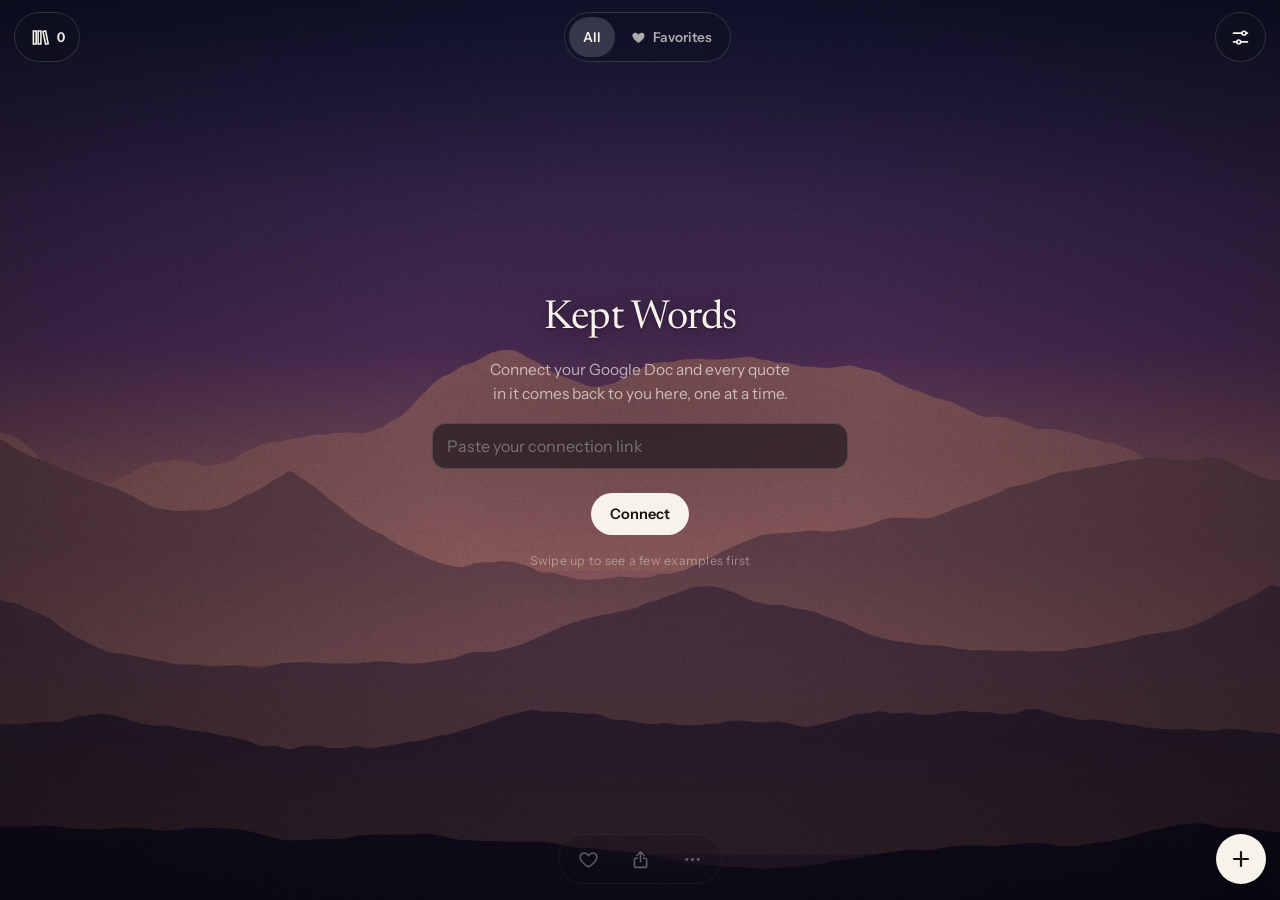
==== index.html @ befd7b53 "Random lettering per quote and sharing a quote as a picture - Lettering: Random (new default), Class" ====
<!doctype html>
<html lang="en">
<head>
<meta charset="utf-8">
<meta name="viewport" content="width=device-width, initial-scale=1, viewport-fit=cover">
<title>Kept Words</title>
<meta name="description" content="A swipeable feed of the quotes you keep.">
<meta name="theme-color" content="#0b0c10">
<meta name="apple-mobile-web-app-capable" content="yes">
<meta name="mobile-web-app-capable" content="yes">
<meta name="apple-mobile-web-app-status-bar-style" content="black">
<meta name="apple-mobile-web-app-title" content="Kept Words">
<link rel="apple-touch-icon" href="icons/apple-touch-icon.png">
<link rel="icon" type="image/png" sizes="192x192" href="icons/icon-192.png">
<link rel="manifest" href="manifest.webmanifest">
<link rel="preconnect" href="https://fonts.googleapis.com">
<link rel="preconnect" href="https://fonts.gstatic.com" crossorigin>
<link rel="stylesheet" href="https://fonts.googleapis.com/css2?family=Caveat:wght@500;600&family=Instrument+Sans:wght@400;500;600&family=Newsreader:ital,opsz,wght@0,6..72,400;0,6..72,500;1,6..72,400&display=swap">
<link rel="stylesheet" href="styles.css">
</head>
<body>

<main id="feed" class="feed" aria-label="Quote feed"></main>

<header class="topbar">
  <div class="pill">
    <button class="ibtn" id="btnLibrary" aria-label="Open your library">
      <svg viewBox="0 0 24 24" fill="none" stroke="currentColor" stroke-width="1.8" stroke-linecap="round"><path d="M5 4.5h3.2v15H5zM10.4 4.5h3.2v15h-3.2zM16 5.2l3-.7 2.9 14.4-3 .7z"/></svg>
      <span id="countLabel">…</span>
    </button>
  </div>
  <div class="pill seg" role="group" aria-label="Which quotes to show">
    <button class="ibtn" id="modeAll" aria-pressed="true">All</button>
    <button class="ibtn" id="modeFav" aria-pressed="false">
      <svg class="ic-heart" viewBox="0 0 24 24" fill="currentColor" stroke="none" style="width:15px;height:15px"><path d="M12 20.5s-7.5-4.6-9.3-9.4C1.4 7.7 3.6 4.5 7 4.5c2.1 0 3.6 1.2 5 3 1.4-1.8 2.9-3 5-3 3.4 0 5.6 3.2 4.3 6.6-1.8 4.8-9.3 9.4-9.3 9.4z"/></svg>
      Favorites
    </button>
  </div>
  <div class="pill">
    <button class="ibtn" id="btnSettings" aria-label="Settings">
      <svg viewBox="0 0 24 24" fill="none" stroke="currentColor" stroke-width="1.8" stroke-linecap="round"><path d="M4 7h10M18 7h2M4 17h4M12 17h8"/><circle cx="16" cy="7" r="2.2"/><circle cx="10" cy="17" r="2.2"/></svg>
    </button>
  </div>
</header>

<div class="dock" id="dock">
  <div class="spacer" aria-hidden="true"></div>
  <div class="pill acts">
    <button class="ibtn" id="btnFav" aria-label="Favorite" aria-pressed="false">
      <svg class="ic-heart" viewBox="0 0 24 24" fill="none" stroke="currentColor" stroke-width="1.8" stroke-linejoin="round"><path d="M12 20.5s-7.5-4.6-9.3-9.4C1.4 7.7 3.6 4.5 7 4.5c2.1 0 3.6 1.2 5 3 1.4-1.8 2.9-3 5-3 3.4 0 5.6 3.2 4.3 6.6-1.8 4.8-9.3 9.4-9.3 9.4z"/></svg>
    </button>
    <button class="ibtn" id="btnShare" aria-label="Share or save as a picture">
      <svg viewBox="0 0 24 24" fill="none" stroke="currentColor" stroke-width="1.8" stroke-linecap="round" stroke-linejoin="round"><path d="M12 14.5V3.8M8 7.5l4-4 4 4"/><path d="M8.5 10.5H7a2 2 0 0 0-2 2V19a2 2 0 0 0 2 2h10a2 2 0 0 0 2-2v-6.5a2 2 0 0 0-2-2h-1.5"/></svg>
    </button>
    <button class="ibtn" id="btnMore" aria-label="More for this quote">
      <svg viewBox="0 0 24 24" fill="currentColor"><circle cx="5.5" cy="12" r="1.7"/><circle cx="12" cy="12" r="1.7"/><circle cx="18.5" cy="12" r="1.7"/></svg>
    </button>
  </div>
  <button class="ibtn fab" id="btnAdd" aria-label="Add a quote">
    <svg viewBox="0 0 24 24" fill="none" stroke="currentColor" stroke-width="2.2" stroke-linecap="round"><path d="M12 5v14M5 12h14"/></svg>
  </button>
</div>

<div class="burst" id="burst"><svg viewBox="0 0 24 24"><path d="M12 20.5s-7.5-4.6-9.3-9.4C1.4 7.7 3.6 4.5 7 4.5c2.1 0 3.6 1.2 5 3 1.4-1.8 2.9-3 5-3 3.4 0 5.6 3.2 4.3 6.6-1.8 4.8-9.3 9.4-9.3 9.4z"/></svg></div>
<div class="toast" id="toast" role="status" aria-live="polite"></div>

<!-- Add a quote (written into the Google Doc) -->
<dialog class="sheet" id="sheetAdd" aria-labelledby="addTitle">
  <div class="sh-head">
    <button class="txt-btn" data-close>Cancel</button>
    <h2 id="addTitle">New quote</h2>
    <button class="txt-btn" id="addSave" style="color:var(--paper)">Save</button>
  </div>
  <form class="sh-body" id="addForm" autocomplete="off">
    <label class="field"><span>Quote</span>
      <textarea id="f-text" class="big" rows="4" placeholder="Write it down while it still rings…" required></textarea>
    </label>
    <label class="field"><span>Who said it</span>
      <input type="text" id="f-author" list="authorList" placeholder="Name, or leave blank" autocapitalize="words">
      <datalist id="authorList"></datalist>
    </label>
    <button type="submit" class="pbtn primary" id="addSubmit">Save to my Google Doc</button>
    <p class="note">It's added to the top of your quotes in the doc, so the newest is always first.</p>
  </form>
</dialog>

<!-- One quote -->
<dialog class="sheet" id="sheetQuote" aria-labelledby="quoteTitle">
  <div class="sh-head">
    <span style="width:44px"></span>
    <h2 id="quoteTitle">This quote</h2>
    <button class="txt-btn" data-close>Done</button>
  </div>
  <div class="sh-body">
    <p class="quote-view" id="qvText"></p>
    <div class="a" id="qvAuthor"></div>
    <div class="actions-row">
      <button class="pbtn grow" id="qvFav">Favorite</button>
      <button class="pbtn grow" id="qvCopy">Copy</button>
    </div>
    <button class="pbtn danger" id="qvHide">Hide from my feed</button>
    <p class="note">To change or delete it, edit your Google Doc. The app picks up changes the next time it opens.</p>
    <a class="pbtn" id="qvDoc" href="#" target="_blank" rel="noopener">Open my Google Doc</a>
  </div>
</dialog>

<!-- Picture of a quote -->
<dialog class="sheet" id="sheetShot" aria-labelledby="shotTitle">
  <div class="sh-head">
    <span style="width:44px"></span>
    <h2 id="shotTitle">Picture</h2>
    <button class="txt-btn" data-close>Done</button>
  </div>
  <div class="sh-body shot">
    <img id="shotImg" alt="The quote over its background">
    <button class="pbtn primary" id="shotShare" style="width:100%">Share or save</button>
    <p class="note">Or press and hold the picture, then tap Save to Photos.</p>
  </div>
</dialog>

<!-- Library -->
<dialog class="sheet" id="sheetLibrary" aria-labelledby="libTitle">
  <div class="sh-head">
    <span style="width:44px"></span>
    <h2 id="libTitle">Library</h2>
    <button class="txt-btn" data-close>Done</button>
  </div>
  <div class="sh-body" id="libBody">
    <div class="lib-tools">
      <label class="field"><span class="label" id="libCount">Your quotes</span>
        <input type="search" id="f-search" placeholder="Search words or names" autocomplete="off">
      </label>
      <div class="segctl" role="group" aria-label="Library filter">
        <button id="libAll" aria-pressed="true">All</button>
        <button id="libFav" aria-pressed="false">Favorites</button>
        <button id="libNoAuthor" aria-pressed="false">No author</button>
      </div>
    </div>
    <div class="lib-list" id="libList"></div>
    <button class="pbtn" id="libMore" hidden>Show more</button>
  </div>
</dialog>

<!-- Settings -->
<dialog class="sheet" id="sheetSettings" aria-labelledby="setTitle">
  <div class="sh-head">
    <span style="width:44px"></span>
    <h2 id="setTitle">Settings</h2>
    <button class="txt-btn" data-close>Done</button>
  </div>
  <div class="sh-body">
    <div class="field"><span>Google Doc</span>
      <p class="note" id="syncNote"></p>
      <div class="actions-row">
        <button class="pbtn primary grow" id="syncNow">Refresh now</button>
        <a class="pbtn grow" id="openDoc" href="#" target="_blank" rel="noopener">Open doc</a>
      </div>
      <details>
        <summary class="note" style="cursor:pointer">Change the connection link</summary>
        <div style="display:flex;flex-direction:column;gap:10px;margin-top:10px">
          <input type="url" id="f-src" class="doclink" placeholder="https://script.google.com/macros/s/…/exec" autocomplete="off" spellcheck="false" aria-label="Connection link">
          <button class="pbtn" id="srcSave">Save link</button>
        </div>
      </details>
    </div>
    <div class="field"><span>Notifications</span>
      <p class="note" id="notifNote"></p>
      <button class="pbtn primary" id="notifToggle">Turn on hourly quotes</button>
      <div class="actions-row" id="quietRow">
        <span class="note">Quiet from</span>
        <select id="f-quietFrom" class="hoursel" aria-label="Quiet hours start"></select>
        <span class="note">to</span>
        <select id="f-quietTo" class="hoursel" aria-label="Quiet hours end"></select>
      </div>
    </div>
    <div class="field"><span>Backgrounds</span>
      <div class="segctl" role="group" aria-label="Background source">
        <button data-bg="painted" aria-pressed="true">Painted</button>
        <button data-bg="mix" aria-pressed="false">Mix</button>
        <button data-bg="photos" aria-pressed="false">Photos</button>
      </div>
      <label class="check"><input type="checkbox" id="f-online"> Include online nature photos</label>
      <p class="note" id="bgNote"></p>
    </div>
    <div class="field"><span>Your photos</span>
      <div class="photos" id="photoGrid"></div>
      <p class="note" id="photoNote">Add pictures from your camera roll. They stay on this phone.</p>
    </div>
    <div class="field"><span>Lettering</span>
      <div class="segctl wrap" role="group" aria-label="Quote lettering">
        <button data-font="random" aria-pressed="true">Random</button>
        <button data-font="serif" class="f-serif" aria-pressed="false">Classic</button>
        <button data-font="italic" class="f-italic" aria-pressed="false">Italic</button>
        <button data-font="sans" aria-pressed="false">Modern</button>
        <button data-font="script" class="f-script" aria-pressed="false">Handwritten</button>
      </div>
    </div>
    <div class="field" id="hiddenField" hidden><span>Hidden quotes</span>
      <p class="note" id="hiddenNote"></p>
      <button class="pbtn" id="unhideAll">Show them all again</button>
    </div>
    <p class="note" id="setStats"></p>
    <div class="actions-row">
      <p class="version grow" id="version"></p>
      <button class="txt-btn" id="updateNow">Update now</button>
    </div>
  </div>
</dialog>

<script src="docparse.js"></script>
<script src="painter.js"></script>
<script src="app.js"></script>
</body>
</html>
---- styles.css ----
/* Kept Words — styles.
   Layout: one full-screen card per quote in a vertical snap feed; glass controls float over the painting. Single dark look by choice. */
:root {
  --night: #0b0c10;
  --paper: #f7f2ea;
  --paper-dim: rgba(247, 242, 234, .68);
  --paper-faint: rgba(247, 242, 234, .42);
  --glass: rgba(16, 17, 22, .42);
  --glass-line: rgba(255, 255, 255, .14);
  --sheet: #15161b;
  --sheet-2: #1d1f26;
  --sheet-line: rgba(255, 255, 255, .09);
  --heart: #ff5c7c;
  --gold: #f3cf8e;
  --danger: #ff7a6b;
  --f-serif: "Newsreader", "Iowan Old Style", Georgia, serif;
  --f-sans: "Instrument Sans", -apple-system, "Helvetica Neue", Arial, sans-serif;
  --f-script: "Caveat", "Bradley Hand", "Segoe Print", cursive;
  color-scheme: dark;
}
html { height: 100%; box-sizing: border-box; background: var(--night); }
[hidden] { display: none !important; }
img { max-width: 100%; }
*, *::before, *::after { box-sizing: inherit; }
body {
  height: 100%; margin: 0; overflow: hidden;
  background: var(--night); color: var(--paper);
  font-family: var(--f-sans); font-size: 15px;
  -webkit-font-smoothing: antialiased; -webkit-tap-highlight-color: transparent;
}
button { font: inherit; color: inherit; }
button:focus-visible, input:focus-visible, textarea:focus-visible, label:focus-within { outline: 2px solid var(--gold); outline-offset: 2px; }

/* ---------- Feed ---------- */
.feed {
  position: fixed; top: 0; left: 0; right: 0; bottom: 0; overflow-y: auto; overflow-x: hidden;
  scroll-snap-type: y mandatory; overscroll-behavior-y: contain;
  scrollbar-width: none; -webkit-overflow-scrolling: touch; touch-action: pan-y;
}
.feed::-webkit-scrollbar { display: none; }
.card {
  position: relative; height: 100%; overflow: hidden;
  scroll-snap-align: start; scroll-snap-stop: always;
  background: #14161d;
  display: grid; place-items: center;
  --scrim: .34;
}
.card .bg { position: absolute; inset: 0; width: 100%; height: 100%; object-fit: cover; display: block; }
.card .bg.fade { animation: bgIn .6s ease-out both; }
@keyframes bgIn { from { opacity: 0; } to { opacity: 1; } }
.card::after { /* film grain */
  content: ""; position: absolute; inset: 0; pointer-events: none;
  background-image: var(--grain); background-size: 160px 160px;
  opacity: .5; mix-blend-mode: overlay;
}
.scrim {
  position: absolute; inset: 0; pointer-events: none;
  background:
    radial-gradient(120% 70% at 50% 46%, rgba(0,0,0,var(--scrim)) 0%, rgba(0,0,0,calc(var(--scrim) * .55)) 55%, rgba(0,0,0,0) 100%),
    linear-gradient(to bottom, rgba(0,0,0,.28), rgba(0,0,0,0) 22%, rgba(0,0,0,0) 72%, rgba(0,0,0,.38));
}
.q {
  position: relative; z-index: 1; margin: 0;
  width: 100%; max-width: 34rem;
  padding-inline: max(28px, env(safe-area-inset-left, 0px)) max(28px, env(safe-area-inset-right, 0px));
  padding-block: calc(env(safe-area-inset-top, 0px) + 84px) calc(env(safe-area-inset-bottom, 0px) + 118px);
  text-align: center;
  display: flex; flex-direction: column; align-items: center; gap: 22px;
  text-shadow: 0 1px 2px rgba(0,0,0,.35), 0 2px 18px rgba(0,0,0,.35);
}
.q-text {
  margin: 0; font-family: var(--f-serif); font-weight: 400;
  font-size: var(--fs, 30px); line-height: 1.28; letter-spacing: -.005em;
  text-wrap: balance; overflow-wrap: anywhere; white-space: pre-line;
  font-variation-settings: "opsz" 48;
}
.card[data-font="italic"] .q-text { font-style: italic; }
.card[data-font="sans"] .q-text { font-family: var(--f-sans); font-weight: 600; line-height: 1.22; letter-spacing: -.015em; }
.card[data-font="script"] .q-text { font-family: var(--f-script); font-weight: 600; line-height: 1.12; font-size: calc(var(--fs, 30px) * 1.28); }
.q-meta { display: flex; flex-direction: column; align-items: center; gap: 8px; }
.q-author {
  font-family: var(--f-sans); font-size: 13px; font-weight: 600;
  letter-spacing: .16em; text-transform: uppercase; color: var(--paper);
  display: flex; align-items: center; gap: 12px;
}
.q-author::before, .q-author::after { content: ""; width: 18px; height: 1px; background: var(--paper-dim); }
.q-no { font-size: 11px; letter-spacing: .14em; text-transform: uppercase; color: var(--paper-faint); font-variant-numeric: tabular-nums; }
.tag {
  display: inline-block; padding: 3px 9px; border-radius: 99px;
  border: 1px solid var(--glass-line); background: var(--glass);
  font-size: 10.5px; letter-spacing: .14em; text-transform: uppercase; color: var(--paper-dim);
  text-shadow: none;
}

/* Welcome / status card */
.intro { gap: 18px; }
.intro h1 {
  margin: 0; font-family: var(--f-serif); font-weight: 400; font-size: 40px; line-height: 1.05;
  letter-spacing: -.02em; text-wrap: balance;
}
.intro p { margin: 0; max-width: 30ch; color: var(--paper-dim); line-height: 1.5; font-size: 15.5px; text-shadow: none; }
.intro .row { display: flex; flex-wrap: wrap; gap: 10px; justify-content: center; margin-top: 6px; }
.btn {
  appearance: none; border: 1px solid var(--glass-line); background: var(--glass);
  -webkit-backdrop-filter: blur(16px) saturate(140%); backdrop-filter: blur(16px) saturate(140%);
  color: var(--paper); border-radius: 99px; padding: 11px 18px; font-weight: 600; font-size: 14.5px;
  cursor: pointer; text-shadow: none; display: inline-flex; align-items: center; gap: 8px;
}
.btn.solid { background: var(--paper); color: #16130f; border-color: transparent; }
.btn:active { transform: scale(.97); }
.hint { font-size: 12.5px; color: var(--paper-faint); letter-spacing: .02em; text-shadow: none; }

/* ---------- Floating chrome ---------- */
.topbar, .dock {
  position: fixed; left: 0; right: 0; z-index: 5;
  display: flex; align-items: center; justify-content: space-between; gap: 10px;
  padding-left: max(14px, env(safe-area-inset-left, 0px));
  padding-right: max(14px, env(safe-area-inset-right, 0px));
  pointer-events: none; transition: opacity .25s ease, transform .25s ease;
}
.topbar { top: 0; padding-top: calc(env(safe-area-inset-top, 0px) + 12px); }
.dock { bottom: 0; padding-bottom: calc(env(safe-area-inset-bottom, 0px) + 16px); }
.topbar > *, .dock > * { pointer-events: auto; }
body.bare .topbar { opacity: 0; transform: translateY(-8px); }
body.bare .dock { opacity: 0; transform: translateY(8px); }
body.bare .topbar > *, body.bare .dock > * { pointer-events: none; }
.pill {
  display: inline-flex; align-items: center; gap: 2px;
  border: 1px solid var(--glass-line); background: var(--glass); border-radius: 99px;
  -webkit-backdrop-filter: blur(18px) saturate(150%); backdrop-filter: blur(18px) saturate(150%);
  padding: 4px;
}
.ibtn {
  appearance: none; border: 0; background: transparent; cursor: pointer;
  height: 40px; min-width: 40px; padding: 0 10px; border-radius: 99px;
  display: inline-flex; align-items: center; justify-content: center; gap: 7px;
  font-size: 13.5px; font-weight: 600; font-variant-numeric: tabular-nums;
}
.ibtn svg { width: 21px; height: 21px; flex: none; }
.ibtn:active { background: rgba(255,255,255,.1); }
.ibtn[aria-pressed="true"] .ic-heart { fill: var(--heart); stroke: var(--heart); }
.seg .ibtn { padding: 0 14px; color: var(--paper-dim); }
.seg .ibtn[aria-pressed="true"] { background: rgba(255,255,255,.16); color: var(--paper); }
.fab { height: 50px; width: 50px; padding: 0; background: var(--paper); color: #16130f; border: 0; border-radius: 99px; box-shadow: 0 6px 24px rgba(0,0,0,.35); }
.fab svg { width: 24px; height: 24px; }
.dock .spacer { width: 50px; flex: none; }
.dock .acts .ibtn { width: 50px; }
.dock[data-off] .acts { opacity: .35; pointer-events: none; }
body.readonly .write-only { display: none !important; }

.burst {
  position: fixed; left: 50%; top: 50%; width: 110px; height: 110px; margin: -55px 0 0 -55px;
  z-index: 6; pointer-events: none; opacity: 0;
}
.burst svg { width: 100%; height: 100%; fill: var(--heart); filter: drop-shadow(0 6px 20px rgba(0,0,0,.4)); }
.burst.go { animation: burst .8s cubic-bezier(.2,.9,.3,1.2) both; }
@keyframes burst { 0% { opacity: 0; transform: scale(.3); } 25% { opacity: 1; transform: scale(1.1); } 60% { opacity: 1; transform: scale(.95); } 100% { opacity: 0; transform: scale(1.25); } }

.toast {
  position: fixed; left: 50%; z-index: 30; transform: translate(-50%, 12px);
  bottom: calc(env(safe-area-inset-bottom, 0px) + 84px);
  background: rgba(20,21,27,.92); border: 1px solid var(--glass-line); color: var(--paper);
  padding: 10px 16px; border-radius: 14px; font-size: 14px; font-weight: 500;
  max-width: calc(100% - 32px); width: max-content; text-align: center;
  opacity: 0; pointer-events: none; transition: opacity .2s, transform .2s;
}
.toast.show { opacity: 1; transform: translate(-50%, 0); }

/* ---------- Sheets ---------- */
dialog.sheet {
  border: 0; padding: 0; margin: auto auto 0; width: 100%; max-width: 560px;
  max-height: min(90dvh, 900px); border-radius: 22px 22px 0 0;
  background: var(--sheet); color: var(--paper);
  box-shadow: 0 -10px 40px rgba(0,0,0,.5); overflow: hidden;
  display: none; flex-direction: column;
}
dialog.sheet[open] { display: flex; animation: up .28s cubic-bezier(.2,.8,.2,1) both; }
@keyframes up { from { transform: translateY(40px); opacity: .4; } to { transform: none; opacity: 1; } }
dialog.sheet::backdrop { background: rgba(0,0,0,.55); -webkit-backdrop-filter: blur(3px); backdrop-filter: blur(3px); }
.sh-head {
  display: flex; align-items: center; justify-content: space-between; gap: 12px;
  padding: 16px 18px 12px; border-bottom: 1px solid var(--sheet-line); flex: none;
  position: relative;
}
.sh-head::before { content: ""; position: absolute; top: 6px; left: 50%; width: 36px; height: 4px; margin-left: -18px; border-radius: 4px; background: rgba(255,255,255,.18); }
.sh-head h2 { margin: 0; font-family: var(--f-serif); font-weight: 500; font-size: 23px; letter-spacing: -.01em; }
.sh-body { padding: 16px 18px calc(env(safe-area-inset-bottom, 0px) + 22px); overflow-y: auto; display: flex; flex-direction: column; gap: 16px; -webkit-overflow-scrolling: touch; }
.txt-btn { appearance: none; border: 0; background: none; color: var(--paper-dim); font-weight: 600; font-size: 15px; padding: 6px 4px; cursor: pointer; }
.field { display: flex; flex-direction: column; gap: 7px; }
.field > span, .label { font-size: 12px; font-weight: 600; letter-spacing: .12em; text-transform: uppercase; color: var(--paper-faint); }
.field textarea, .field input[type="text"], .field input[type="search"] {
  width: 100%; border: 1px solid var(--sheet-line); background: var(--sheet-2); color: var(--paper);
  border-radius: 14px; padding: 12px 14px; font: inherit; font-size: 16px; line-height: 1.45; resize: vertical;
}
.doclink { width: 100%; border: 1px solid var(--sheet-line); background: var(--sheet-2); color: var(--paper-dim); border-radius: 14px; padding: 11px 14px; font: inherit; font-size: 16px; text-overflow: ellipsis; }
.field textarea.big { font-family: var(--f-serif); font-size: 19px; min-height: 130px; }
.field textarea.paste { font-size: 14px; min-height: 180px; font-family: ui-monospace, "SF Mono", Menlo, monospace; }
.actions-row { display: flex; gap: 10px; flex-wrap: wrap; align-items: center; }
.actions-row .grow { flex: 1; }
.pbtn {
  appearance: none; border: 1px solid var(--sheet-line); background: var(--sheet-2); color: var(--paper);
  border-radius: 14px; padding: 12px 16px; font-weight: 600; font-size: 15px; cursor: pointer;
  display: inline-flex; align-items: center; justify-content: center; gap: 8px;
}
.pbtn.primary { background: var(--paper); color: #16130f; border-color: transparent; }
.pbtn.danger { color: var(--danger); }
.pbtn.danger.armed { background: var(--danger); color: #1a0d0b; border-color: transparent; }
.pbtn[disabled] { opacity: .45; cursor: default; }
.pbtn svg { width: 18px; height: 18px; }
.check { display: inline-flex; align-items: center; gap: 10px; font-weight: 500; cursor: pointer; padding: 4px 0; }
.check input { width: 20px; height: 20px; accent-color: var(--heart); }
.note { font-size: 13.5px; color: var(--paper-dim); line-height: 1.5; margin: 0; }
.note code { font-family: ui-monospace, "SF Mono", Menlo, monospace; font-size: 12.5px; background: var(--sheet-2); padding: 1px 5px; border-radius: 5px; color: var(--paper); }
.formats { display: grid; gap: 8px; margin: 0; padding: 12px 14px; border-radius: 14px; background: var(--sheet-2); border: 1px solid var(--sheet-line); font-family: ui-monospace, "SF Mono", Menlo, monospace; font-size: 12.5px; color: var(--paper-dim); white-space: pre-wrap; line-height: 1.45; }
.stat { font-size: 14px; color: var(--paper); line-height: 1.5; }
.stat b { font-variant-numeric: tabular-nums; }
.preview { display: flex; flex-direction: column; gap: 8px; }
.preview .pv { padding: 10px 12px; border-left: 2px solid var(--gold); background: rgba(255,255,255,.03); border-radius: 0 10px 10px 0; font-size: 14px; line-height: 1.4; }
.preview .pv i { display: block; font-style: normal; color: var(--paper-faint); font-size: 12.5px; margin-top: 3px; }

.segctl { display: flex; padding: 4px; border-radius: 14px; background: var(--sheet-2); border: 1px solid var(--sheet-line); gap: 4px; }
.segctl button { flex: 1; appearance: none; border: 0; background: transparent; color: var(--paper-dim); padding: 10px 6px; border-radius: 10px; font-weight: 600; font-size: 14px; cursor: pointer; }
.segctl button[aria-pressed="true"] { background: rgba(255,255,255,.12); color: var(--paper); }
.segctl .f-serif { font-family: var(--f-serif); font-size: 16px; font-weight: 500; }
.segctl .f-script { font-family: var(--f-script); font-size: 19px; }

.photos { display: grid; grid-template-columns: repeat(auto-fill, minmax(78px, 1fr)); gap: 8px; }
.ph { position: relative; aspect-ratio: 9 / 16; max-width: 100%; border-radius: 10px; overflow: hidden; background: var(--sheet-2); border: 1px solid var(--sheet-line); }
.ph img { width: 100%; height: 100%; object-fit: cover; display: block; }
.ph button { position: absolute; top: 4px; right: 4px; width: 28px; height: 28px; border-radius: 99px; border: 0; background: rgba(0,0,0,.6); color: #fff; display: grid; place-items: center; cursor: pointer; padding: 0; }
.ph button.armed { background: var(--danger); color: #1a0d0b; }
.ph button svg { width: 14px; height: 14px; }
.ph.add { display: grid; place-items: center; cursor: pointer; color: var(--paper-dim); border-style: dashed; }
.ph.add svg { width: 26px; height: 26px; }
.ph.add input { position: absolute; inset: 0; opacity: 0; cursor: pointer; }

.lib-tools { display: flex; flex-direction: column; gap: 10px; position: sticky; top: -16px; background: var(--sheet); padding-top: 2px; padding-bottom: 6px; z-index: 1; }
.lib-list { display: flex; flex-direction: column; }
.lib-row {
  appearance: none; border: 0; background: none; text-align: left; cursor: pointer; width: 100%;
  padding: 13px 2px; border-bottom: 1px solid var(--sheet-line); display: grid; grid-template-columns: 1fr auto; gap: 4px 12px;
}
.lib-row .t { font-family: var(--f-serif); font-size: 17px; line-height: 1.35; display: -webkit-box; -webkit-line-clamp: 3; -webkit-box-orient: vertical; overflow: hidden; min-width: 0; }
.lib-row .a { grid-column: 1; font-size: 12px; letter-spacing: .1em; text-transform: uppercase; color: var(--paper-faint); font-weight: 600; }
.lib-row .h { grid-row: 1 / span 2; grid-column: 2; align-self: center; width: 16px; height: 16px; fill: var(--heart); }
.lib-empty { padding: 28px 4px; text-align: center; color: var(--paper-dim); }
.progress { height: 6px; border-radius: 6px; background: var(--sheet-2); overflow: hidden; }
.progress i { display: block; height: 100%; width: 0; background: var(--gold); transition: width .2s; }

@media (prefers-reduced-motion: reduce) {
  *, *::before, *::after { animation-duration: .001s !important; transition-duration: .001s !important; }
  .feed { scroll-behavior: auto; }
}

/* ---------- additions for the home-screen app ---------- */
.intro input[type="url"], .intro input[type="text"] {
  width: min(100%, 26rem); border: 1px solid var(--glass-line); background: rgba(10,11,15,.55); color: var(--paper);
  border-radius: 14px; padding: 12px 14px; font: inherit; font-size: 16px; text-shadow: none;
  -webkit-backdrop-filter: blur(12px); backdrop-filter: blur(12px);
}
.intro .steps { margin: 0; padding-left: 1.2em; text-align: left; max-width: 30ch; color: var(--paper-dim); font-size: 14.5px; line-height: 1.5; text-shadow: none; }
.quote-view { font-family: var(--f-serif); font-size: 20px; line-height: 1.4; white-space: pre-line; margin: 0; }
.quote-view + .a { font-size: 12.5px; letter-spacing: .12em; text-transform: uppercase; color: var(--paper-faint); font-weight: 600; }
a.pbtn { text-decoration: none; }
.version { font-size: 12px; color: var(--paper-faint); }
.hoursel { border: 1px solid var(--sheet-line); background: var(--sheet-2); color: var(--paper); border-radius: 10px; padding: 8px 10px; font: inherit; font-size: 16px; }
.segctl.wrap { flex-wrap: wrap; }
.segctl.wrap button { flex: 1 1 30%; }
.segctl .f-italic { font-family: var(--f-serif); font-style: italic; font-size: 16px; }
/* the finished picture, when the phone can't open the share sheet directly */
.shot { display: flex; flex-direction: column; align-items: center; gap: 14px; }
.shot img { width: 100%; max-width: 360px; border-radius: 14px; box-shadow: 0 10px 40px rgba(0,0,0,.5); -webkit-touch-callout: default; user-select: auto; }
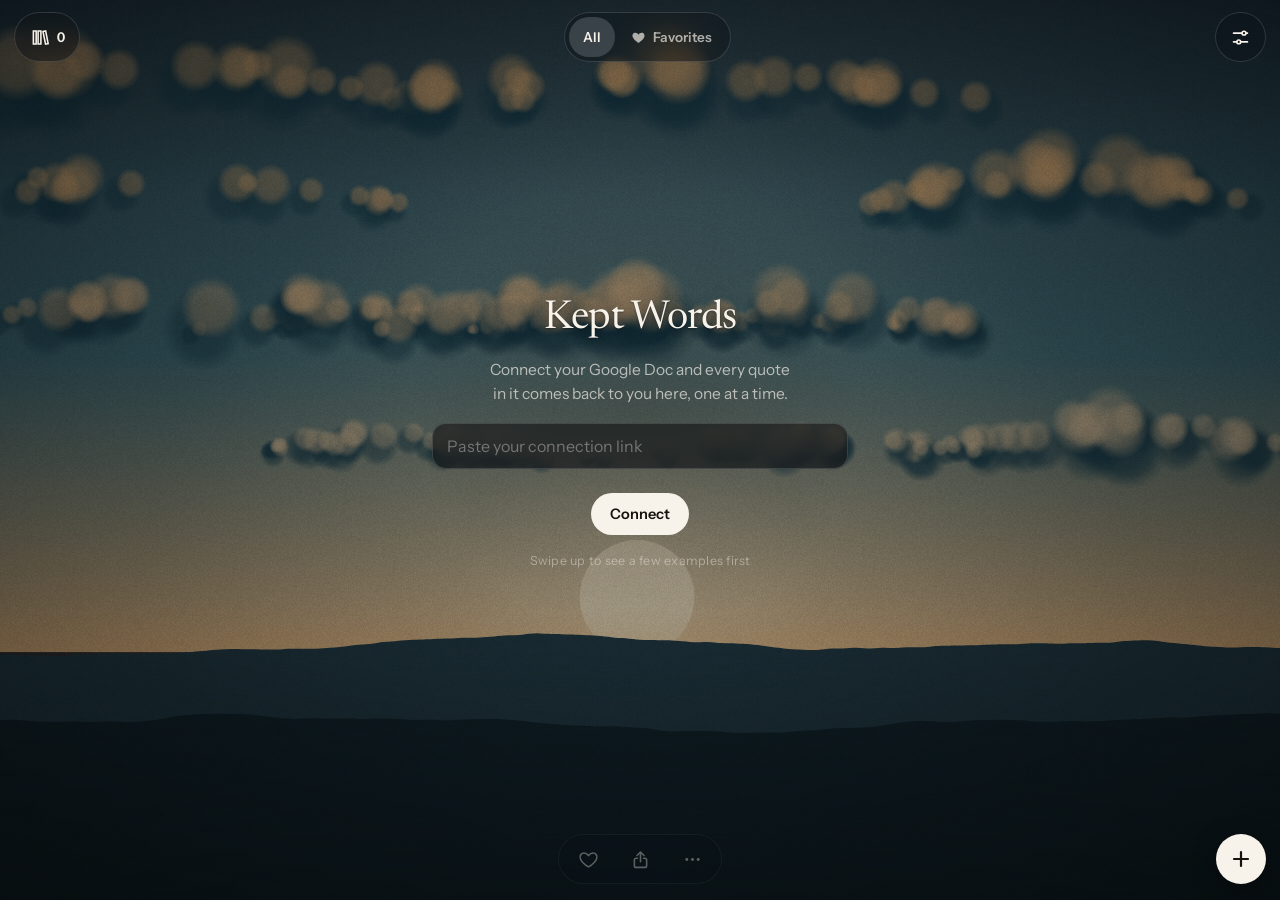
==== commit fdc1ada4: "Match the doc's own spacing for new quotes; drop name suggestions - Apps Script copies the quote lin" ====
--- a/index.html
+++ b/index.html
@@ -76,8 +76,7 @@
       <textarea id="f-text" class="big" rows="4" placeholder="Write it down while it still rings…" required></textarea>
     </label>
     <label class="field"><span>Who said it</span>
-      <input type="text" id="f-author" list="authorList" placeholder="Name, or leave blank" autocapitalize="words">
-      <datalist id="authorList"></datalist>
+      <input type="text" id="f-author" placeholder="Name, or leave blank" autocapitalize="words" autocomplete="off">
     </label>
     <button type="submit" class="pbtn primary" id="addSubmit">Save to my Google Doc</button>
     <p class="note">It's added to the top of your quotes in the doc, so the newest is always first.</p>
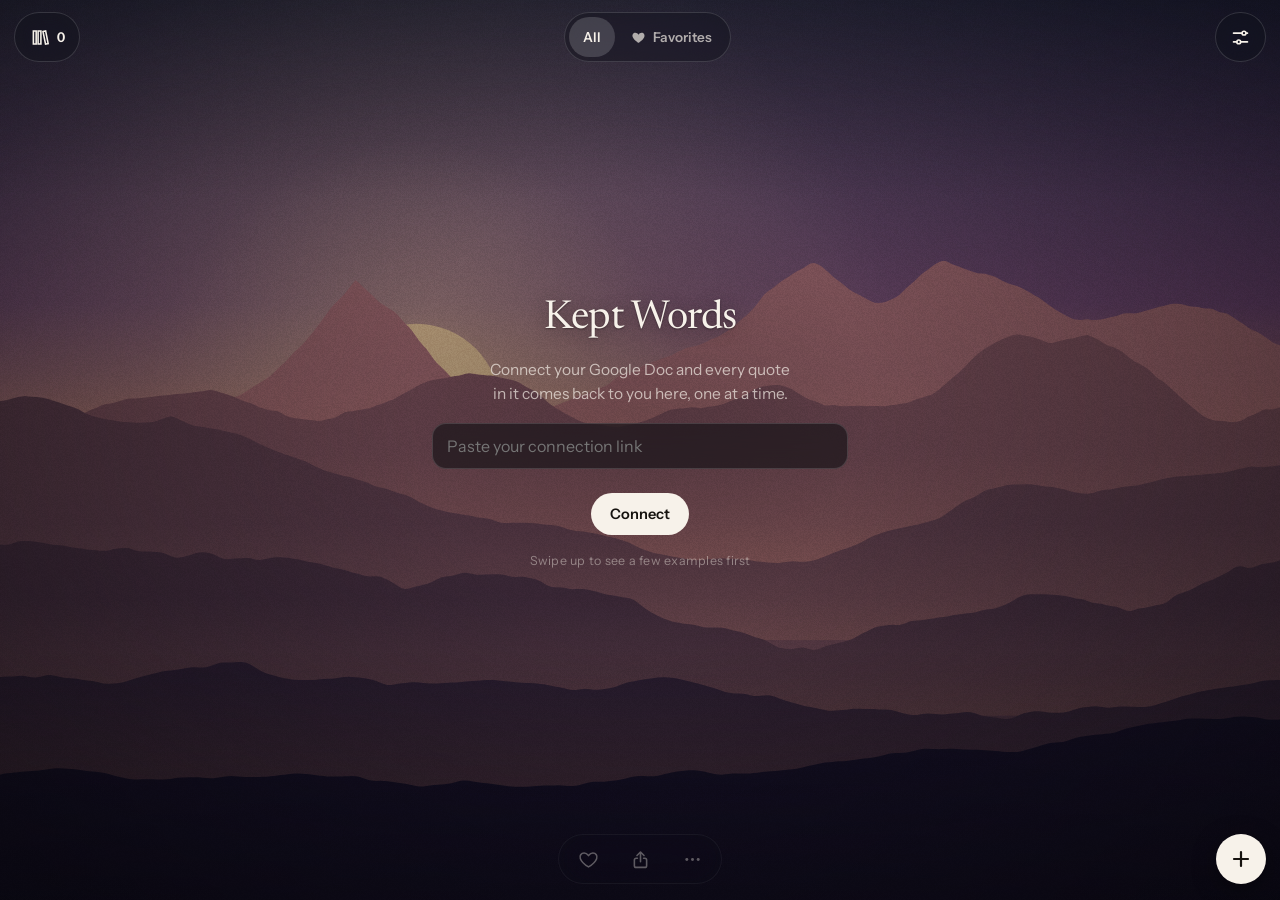
==== commit 92fb9e92: "Fill the whole iPhone screen with the clock over the picture The screen test on an iPhone 16 Pro Max" ====
--- a/index.html
+++ b/index.html
@@ -8,7 +8,7 @@
 <meta name="theme-color" content="#0b0c10">
 <meta name="apple-mobile-web-app-capable" content="yes">
 <meta name="mobile-web-app-capable" content="yes">
-<meta name="apple-mobile-web-app-status-bar-style" content="black">
+<meta name="apple-mobile-web-app-status-bar-style" content="black-translucent">
 <meta name="apple-mobile-web-app-title" content="Kept Words">
 <link rel="apple-touch-icon" href="icons/apple-touch-icon.png">
 <link rel="icon" type="image/png" sizes="192x192" href="icons/icon-192.png">
@@ -20,6 +20,7 @@
 </head>
 <body>
 
+<div id="stage">
 <main id="feed" class="feed" aria-label="Quote feed"></main>
 
 <header class="topbar">
@@ -63,6 +64,8 @@
 
 <div class="burst" id="burst"><svg viewBox="0 0 24 24"><path d="M12 20.5s-7.5-4.6-9.3-9.4C1.4 7.7 3.6 4.5 7 4.5c2.1 0 3.6 1.2 5 3 1.4-1.8 2.9-3 5-3 3.4 0 5.6 3.2 4.3 6.6-1.8 4.8-9.3 9.4-9.3 9.4z"/></svg></div>
 <div class="toast" id="toast" role="status" aria-live="polite"></div>
+
+<div id="sheetScrim" hidden></div>
 
 <!-- Add a quote (written into the Google Doc) -->
 <dialog class="sheet" id="sheetAdd" aria-labelledby="addTitle">
@@ -206,6 +209,8 @@
   </div>
 </dialog>
 
+</div><!-- #stage -->
+
 <script src="docparse.js"></script>
 <script src="painter.js"></script>
 <script src="app.js"></script>
--- a/styles.css
+++ b/styles.css
@@ -23,8 +23,12 @@
 [hidden] { display: none !important; }
 img { max-width: 100%; }
 *, *::before, *::after { box-sizing: inherit; }
+/* Kept Words sits on one screen-sized stage instead of being pinned to the screen.
+   On iPhone Home Screen apps with a see-through status bar, anything pinned (position: fixed,
+   and built-in modal dialogs) is cut off a status bar's height above the bottom, while the page
+   itself is drawn all the way down. --stage-h is set by app.js. */
 body {
-  height: 100%; margin: 0; overflow: hidden;
+  min-height: var(--stage-h, 100%); margin: 0;
   background: var(--night); color: var(--paper);
   font-family: var(--f-sans); font-size: 15px;
   -webkit-font-smoothing: antialiased; -webkit-tap-highlight-color: transparent;
@@ -33,8 +37,9 @@
 button:focus-visible, input:focus-visible, textarea:focus-visible, label:focus-within { outline: 2px solid var(--gold); outline-offset: 2px; }
 
 /* ---------- Feed ---------- */
+#stage { position: absolute; top: 0; left: 0; right: 0; height: var(--stage-h, 100%); overflow: hidden; }
 .feed {
-  position: fixed; top: 0; left: 0; right: 0; bottom: 0; overflow-y: auto; overflow-x: hidden;
+  position: absolute; top: 0; left: 0; right: 0; bottom: 0; overflow-y: auto; overflow-x: hidden;
   scroll-snap-type: y mandatory; overscroll-behavior-y: contain;
   scrollbar-width: none; -webkit-overflow-scrolling: touch; touch-action: pan-y;
 }
@@ -113,7 +118,7 @@
 
 /* ---------- Floating chrome ---------- */
 .topbar, .dock {
-  position: fixed; left: 0; right: 0; z-index: 5;
+  position: absolute; left: 0; right: 0; z-index: 5; touch-action: none;
   display: flex; align-items: center; justify-content: space-between; gap: 10px;
   padding-left: max(14px, env(safe-area-inset-left, 0px));
   padding-right: max(14px, env(safe-area-inset-right, 0px));
@@ -150,7 +155,7 @@
 body.readonly .write-only { display: none !important; }
 
 .burst {
-  position: fixed; left: 50%; top: 50%; width: 110px; height: 110px; margin: -55px 0 0 -55px;
+  position: absolute; left: 50%; top: 50%; width: 110px; height: 110px; margin: -55px 0 0 -55px;
   z-index: 6; pointer-events: none; opacity: 0;
 }
 .burst svg { width: 100%; height: 100%; fill: var(--heart); filter: drop-shadow(0 6px 20px rgba(0,0,0,.4)); }
@@ -158,7 +163,7 @@
 @keyframes burst { 0% { opacity: 0; transform: scale(.3); } 25% { opacity: 1; transform: scale(1.1); } 60% { opacity: 1; transform: scale(.95); } 100% { opacity: 0; transform: scale(1.25); } }
 
 .toast {
-  position: fixed; left: 50%; z-index: 30; transform: translate(-50%, 12px);
+  position: absolute; left: 50%; z-index: 30; transform: translate(-50%, 12px);
   bottom: calc(env(safe-area-inset-bottom, 0px) + 84px);
   background: rgba(20,21,27,.92); border: 1px solid var(--glass-line); color: var(--paper);
   padding: 10px 16px; border-radius: 14px; font-size: 14px; font-weight: 500;
@@ -169,15 +174,16 @@
 
 /* ---------- Sheets ---------- */
 dialog.sheet {
-  border: 0; padding: 0; margin: auto auto 0; width: 100%; max-width: 560px;
-  max-height: min(90dvh, 900px); border-radius: 22px 22px 0 0;
+  position: absolute; left: 0; right: 0; top: auto; bottom: 0; z-index: 20;
+  border: 0; padding: 0; margin: 0 auto; width: 100%; max-width: 560px;
+  max-height: min(90%, 900px); border-radius: 22px 22px 0 0;
   background: var(--sheet); color: var(--paper);
   box-shadow: 0 -10px 40px rgba(0,0,0,.5); overflow: hidden;
   display: none; flex-direction: column;
 }
 dialog.sheet[open] { display: flex; animation: up .28s cubic-bezier(.2,.8,.2,1) both; }
 @keyframes up { from { transform: translateY(40px); opacity: .4; } to { transform: none; opacity: 1; } }
-dialog.sheet::backdrop { background: rgba(0,0,0,.55); -webkit-backdrop-filter: blur(3px); backdrop-filter: blur(3px); }
+#sheetScrim { position: absolute; inset: 0; z-index: 15; background: rgba(0,0,0,.55); -webkit-backdrop-filter: blur(3px); backdrop-filter: blur(3px); touch-action: none; }
 .sh-head {
   display: flex; align-items: center; justify-content: space-between; gap: 12px;
   padding: 16px 18px 12px; border-bottom: 1px solid var(--sheet-line); flex: none;
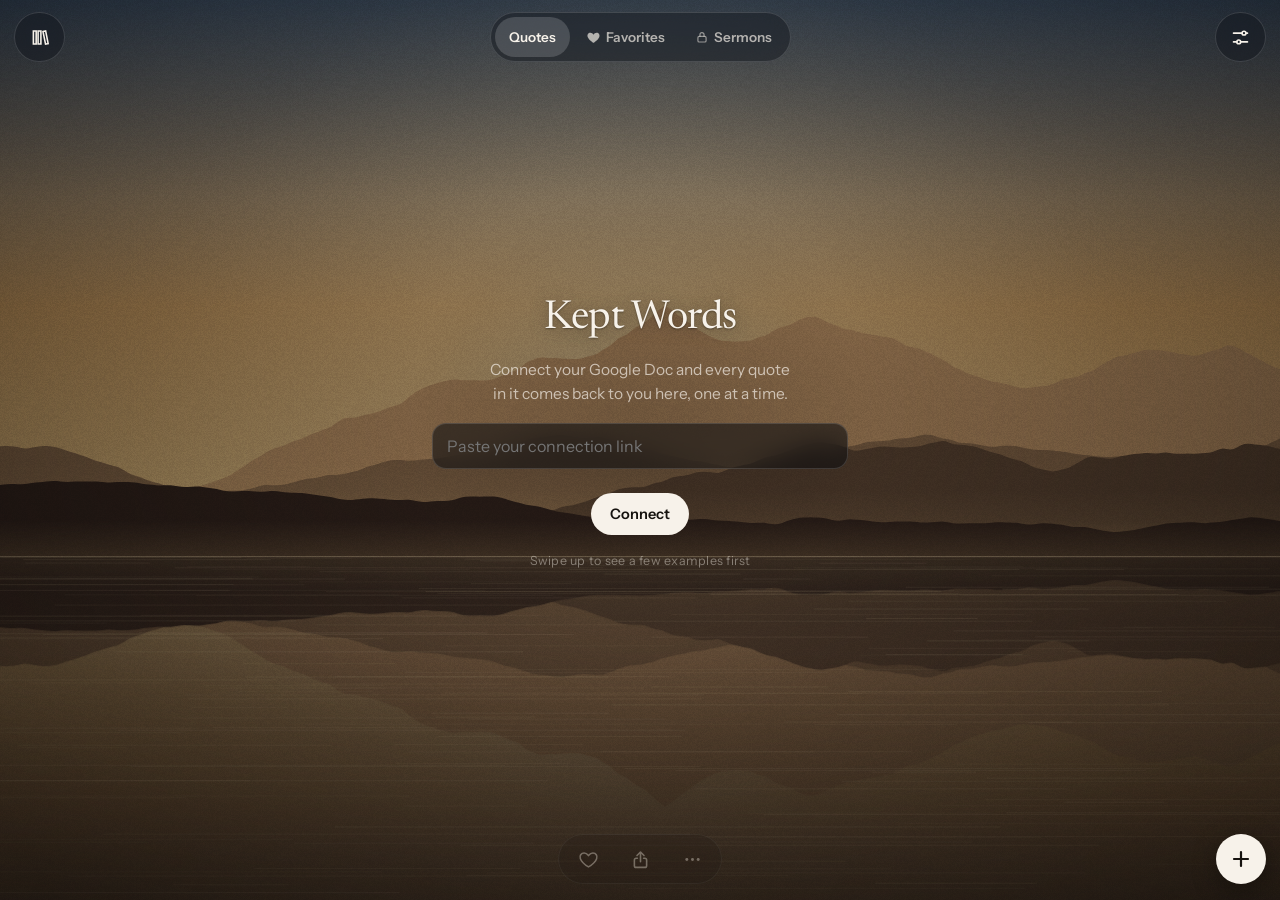
==== commit e56386be: "Sermons: a second doc in its own PIN-locked tab - Tabs are now Quotes · Favorites · Sermons. - The A" ====
--- a/index.html
+++ b/index.html
@@ -27,15 +27,15 @@
   <div class="pill">
     <button class="ibtn" id="btnLibrary" aria-label="Open your library">
       <svg viewBox="0 0 24 24" fill="none" stroke="currentColor" stroke-width="1.8" stroke-linecap="round"><path d="M5 4.5h3.2v15H5zM10.4 4.5h3.2v15h-3.2zM16 5.2l3-.7 2.9 14.4-3 .7z"/></svg>
-      <span id="countLabel">…</span>
     </button>
   </div>
   <div class="pill seg" role="group" aria-label="Which quotes to show">
-    <button class="ibtn" id="modeAll" aria-pressed="true">All</button>
+    <button class="ibtn" id="modeQuotes" aria-pressed="true">Quotes</button>
     <button class="ibtn" id="modeFav" aria-pressed="false">
       <svg class="ic-heart" viewBox="0 0 24 24" fill="currentColor" stroke="none" style="width:15px;height:15px"><path d="M12 20.5s-7.5-4.6-9.3-9.4C1.4 7.7 3.6 4.5 7 4.5c2.1 0 3.6 1.2 5 3 1.4-1.8 2.9-3 5-3 3.4 0 5.6 3.2 4.3 6.6-1.8 4.8-9.3 9.4-9.3 9.4z"/></svg>
       Favorites
     </button>
+    <button class="ibtn" id="modeSermons" aria-pressed="false"><svg class="ic-lock" viewBox="0 0 24 24" fill="none" stroke="currentColor" stroke-width="2" stroke-linecap="round" stroke-linejoin="round" style="width:14px;height:14px"><rect x="5" y="11" width="14" height="9.5" rx="2.2"/><path d="M8.5 11V8a3.5 3.5 0 0 1 7 0v3"/></svg> Sermons</button>
   </div>
   <div class="pill">
     <button class="ibtn" id="btnSettings" aria-label="Settings">
@@ -120,6 +120,31 @@
   </div>
 </dialog>
 
+<!-- PIN for Sermons -->
+<dialog class="sheet" id="sheetPin" aria-labelledby="pinTitle">
+  <div class="sh-head">
+    <button class="txt-btn" data-close>Cancel</button>
+    <h2 id="pinTitle">Sermons</h2>
+    <span style="width:44px"></span>
+  </div>
+  <div class="sh-body pin">
+    <p class="note" id="pinNote">Enter your PIN</p>
+    <div class="pin-dots" id="pinDots" aria-hidden="true"><i></i><i></i><i></i><i></i></div>
+    <div class="pin-pad" id="pinPad">
+      <button data-k="1">1</button><button data-k="2">2</button><button data-k="3">3</button>
+      <button data-k="4">4</button><button data-k="5">5</button><button data-k="6">6</button>
+      <button data-k="7">7</button><button data-k="8">8</button><button data-k="9">9</button>
+      <span></span><button data-k="0">0</button><button data-k="del" aria-label="Delete">⌫</button>
+    </div>
+    <button class="txt-btn" id="pinForgot">Forgot your PIN?</button>
+    <div id="pinReset" hidden class="field">
+      <span>Reset with your connection link</span>
+      <input type="url" id="f-pinreset" class="doclink" placeholder="Paste your connection link" autocomplete="off" spellcheck="false" aria-label="Connection link">
+      <button class="pbtn" id="pinResetGo">Reset PIN</button>
+    </div>
+  </div>
+</dialog>
+
 <!-- Library -->
 <dialog class="sheet" id="sheetLibrary" aria-labelledby="libTitle">
   <div class="sh-head">
@@ -165,6 +190,13 @@
         </div>
       </details>
     </div>
+    <div class="field" id="sermonField"><span>Sermons</span>
+      <p class="note" id="sermonNote"></p>
+      <div class="actions-row">
+        <button class="pbtn grow" id="sermonRefresh">Refresh sermons</button>
+        <button class="pbtn grow" id="pinChange">Change PIN</button>
+      </div>
+    </div>
     <div class="field"><span>Notifications</span>
       <p class="note" id="notifNote"></p>
       <button class="pbtn primary" id="notifToggle">Turn on hourly quotes</button>
--- a/styles.css
+++ b/styles.css
@@ -277,3 +277,53 @@
 /* the finished picture, when the phone can't open the share sheet directly */
 .shot { display: flex; flex-direction: column; align-items: center; gap: 14px; }
 .shot img { width: 100%; max-width: 360px; border-radius: 14px; box-shadow: 0 10px 40px rgba(0,0,0,.5); -webkit-touch-callout: default; user-select: auto; }
+
+/* ---------- tabs ---------- */
+.seg .ibtn { gap: 5px; }
+.seg .ic-lock { opacity: .8; }
+body.unlocked .seg .ic-lock { display: none; }
+@media (max-width: 400px) { .seg .ibtn { padding: 0 9px; font-size: 13px; } }
+
+/* ---------- sermon cards: a frosted panel the text is sized to fit ---------- */
+.card.sermon .s {
+  position: absolute; z-index: 1;
+  left: max(14px, env(safe-area-inset-left, 0px)); right: max(14px, env(safe-area-inset-right, 0px));
+  top: calc(env(safe-area-inset-top, 0px) + 72px); bottom: calc(env(safe-area-inset-bottom, 0px) + 90px);
+  display: flex; flex-direction: column; gap: .5em;
+  padding: 1.1em 1.15em 1em; border-radius: 22px; font-size: var(--ss, 16px);
+  background: rgba(10, 11, 16, .52); border: 1px solid rgba(255, 255, 255, .1);
+  -webkit-backdrop-filter: blur(14px) saturate(120%); backdrop-filter: blur(14px) saturate(120%);
+  transition: opacity .25s ease;
+}
+body.bare .card.sermon .s { top: calc(env(safe-area-inset-top, 0px) + 18px); bottom: calc(env(safe-area-inset-bottom, 0px) + 18px); }
+.s-topic { font: 600 .68em/1.25 var(--f-sans); letter-spacing: .15em; text-transform: uppercase; color: var(--gold); }
+.s-title { margin: 0; font-family: var(--f-serif); font-weight: 500; font-size: 1.6em; line-height: 1.12; letter-spacing: -.01em; text-wrap: balance; }
+.s-body {
+  flex: 1; min-height: 0; overflow: hidden; display: flex; flex-direction: column; gap: .42em;
+  border-top: 1px solid rgba(255, 255, 255, .13); padding-top: .75em;
+}
+.s-line { margin: 0; line-height: 1.38; color: var(--paper); overflow-wrap: anywhere; }
+.s-line .ref {
+  display: inline-block; margin-right: .45em; padding: 0 .42em; border-radius: 6px;
+  background: rgba(243, 207, 142, .15); color: var(--gold);
+  font: 600 .76em/1.65 var(--f-sans); letter-spacing: .01em; vertical-align: .06em; white-space: nowrap;
+}
+.s.scrolls .s-body { overflow-y: auto; -webkit-overflow-scrolling: touch; overscroll-behavior-y: auto;
+  -webkit-mask-image: linear-gradient(#000 88%, transparent); mask-image: linear-gradient(#000 88%, transparent); padding-bottom: 1.5em; }
+
+/* ---------- PIN ---------- */
+.pin { align-items: center; text-align: center; }
+.pin-dots { display: flex; gap: 16px; margin: 4px 0 6px; }
+.pin-dots i { width: 14px; height: 14px; border-radius: 50%; border: 1.5px solid var(--paper-dim); }
+.pin-dots i.on { background: var(--paper); border-color: var(--paper); }
+.pin-dots.shake { animation: shake .4s; }
+@keyframes shake { 20%, 60% { transform: translateX(-8px); } 40%, 80% { transform: translateX(8px); } }
+.pin-pad { display: grid; grid-template-columns: repeat(3, 72px); gap: 14px 22px; }
+.pin-pad button {
+  width: 72px; height: 72px; border-radius: 50%; border: 0; background: var(--sheet-2); color: var(--paper);
+  font: 500 28px/1 var(--f-sans); cursor: pointer; font-variant-numeric: tabular-nums;
+}
+.pin-pad button:active { background: rgba(255, 255, 255, .18); }
+.pin-pad button[data-k="del"] { background: transparent; font-size: 22px; }
+#pinReset { width: 100%; }
+.quote-view.sermon-view { font-size: 15.5px; line-height: 1.45; }
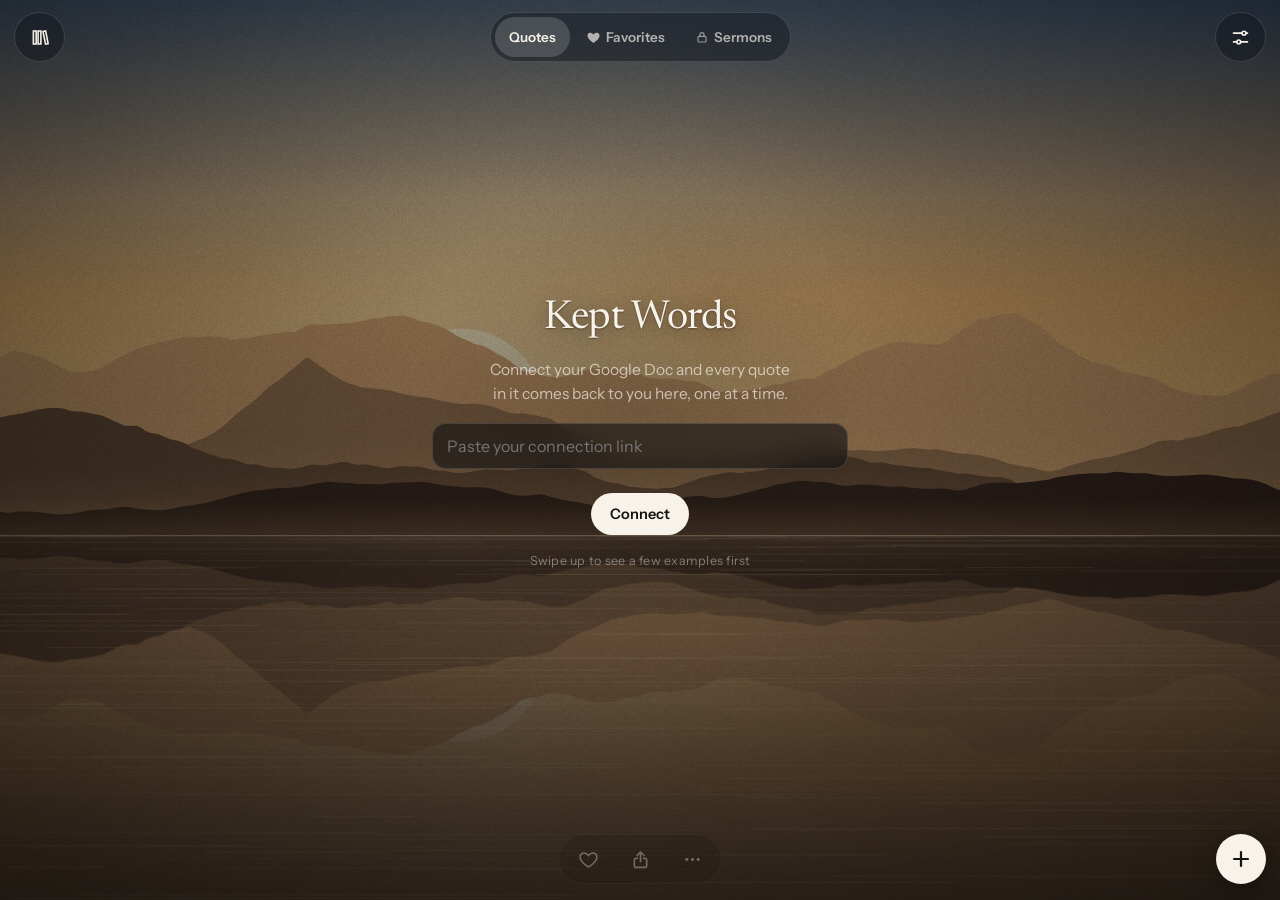
==== commit bd21816a: "Sermons on old paper, View in feed, fixed PIN, no topics - Sermons always get a randomly painted pap" ====
--- a/index.html
+++ b/index.html
@@ -94,6 +94,7 @@
     <button class="txt-btn" data-close>Done</button>
   </div>
   <div class="sh-body">
+    <button class="pbtn primary" id="qvFeed" hidden>View in feed</button>
     <p class="quote-view" id="qvText"></p>
     <div class="a" id="qvAuthor"></div>
     <div class="actions-row">
@@ -135,12 +136,6 @@
       <button data-k="4">4</button><button data-k="5">5</button><button data-k="6">6</button>
       <button data-k="7">7</button><button data-k="8">8</button><button data-k="9">9</button>
       <span></span><button data-k="0">0</button><button data-k="del" aria-label="Delete">⌫</button>
-    </div>
-    <button class="txt-btn" id="pinForgot">Forgot your PIN?</button>
-    <div id="pinReset" hidden class="field">
-      <span>Reset with your connection link</span>
-      <input type="url" id="f-pinreset" class="doclink" placeholder="Paste your connection link" autocomplete="off" spellcheck="false" aria-label="Connection link">
-      <button class="pbtn" id="pinResetGo">Reset PIN</button>
     </div>
   </div>
 </dialog>
@@ -192,10 +187,7 @@
     </div>
     <div class="field" id="sermonField"><span>Sermons</span>
       <p class="note" id="sermonNote"></p>
-      <div class="actions-row">
-        <button class="pbtn grow" id="sermonRefresh">Refresh sermons</button>
-        <button class="pbtn grow" id="pinChange">Change PIN</button>
-      </div>
+      <button class="pbtn" id="sermonRefresh">Refresh sermons</button>
     </div>
     <div class="field"><span>Notifications</span>
       <p class="note" id="notifNote"></p>
--- a/styles.css
+++ b/styles.css
@@ -285,27 +285,25 @@
 @media (max-width: 400px) { .seg .ibtn { padding: 0 9px; font-size: 13px; } }
 
 /* ---------- sermon cards: a frosted panel the text is sized to fit ---------- */
+/* sermons sit on papyrus or old paper (painter.js), in dark ink */
+.card.sermon .scrim { display: none; }
 .card.sermon .s {
-  position: absolute; z-index: 1;
+  position: absolute; z-index: 1; color: #2b1d10; text-shadow: none;
   left: max(14px, env(safe-area-inset-left, 0px)); right: max(14px, env(safe-area-inset-right, 0px));
   top: calc(env(safe-area-inset-top, 0px) + 72px); bottom: calc(env(safe-area-inset-bottom, 0px) + 90px);
   display: flex; flex-direction: column; gap: .5em;
-  padding: 1.1em 1.15em 1em; border-radius: 22px; font-size: var(--ss, 16px);
-  background: rgba(10, 11, 16, .52); border: 1px solid rgba(255, 255, 255, .1);
-  -webkit-backdrop-filter: blur(14px) saturate(120%); backdrop-filter: blur(14px) saturate(120%);
-  transition: opacity .25s ease;
+  padding: .9em 1.1em 1em; font-size: var(--ss, 16px);
 }
 body.bare .card.sermon .s { top: calc(env(safe-area-inset-top, 0px) + 18px); bottom: calc(env(safe-area-inset-bottom, 0px) + 18px); }
-.s-topic { font: 600 .68em/1.25 var(--f-sans); letter-spacing: .15em; text-transform: uppercase; color: var(--gold); }
-.s-title { margin: 0; font-family: var(--f-serif); font-weight: 500; font-size: 1.6em; line-height: 1.12; letter-spacing: -.01em; text-wrap: balance; }
+.s-title { margin: 0; font-family: var(--f-serif); font-weight: 500; font-size: 1.6em; line-height: 1.12; letter-spacing: -.01em; text-wrap: balance; color: #22160a; text-align: center; }
 .s-body {
   flex: 1; min-height: 0; overflow: hidden; display: flex; flex-direction: column; gap: .42em;
-  border-top: 1px solid rgba(255, 255, 255, .13); padding-top: .75em;
-}
-.s-line { margin: 0; line-height: 1.38; color: var(--paper); overflow-wrap: anywhere; }
+  border-top: 1px solid rgba(70, 45, 20, .28); padding-top: .75em;
+}
+.s-line { margin: 0; line-height: 1.38; color: #2b1d10; overflow-wrap: anywhere; font-family: var(--f-serif); font-size: 1.04em; }
 .s-line .ref {
   display: inline-block; margin-right: .45em; padding: 0 .42em; border-radius: 6px;
-  background: rgba(243, 207, 142, .15); color: var(--gold);
+  background: rgba(140, 45, 25, .1); color: #8a2c17;
   font: 600 .76em/1.65 var(--f-sans); letter-spacing: .01em; vertical-align: .06em; white-space: nowrap;
 }
 .s.scrolls .s-body { overflow-y: auto; -webkit-overflow-scrolling: touch; overscroll-behavior-y: auto;
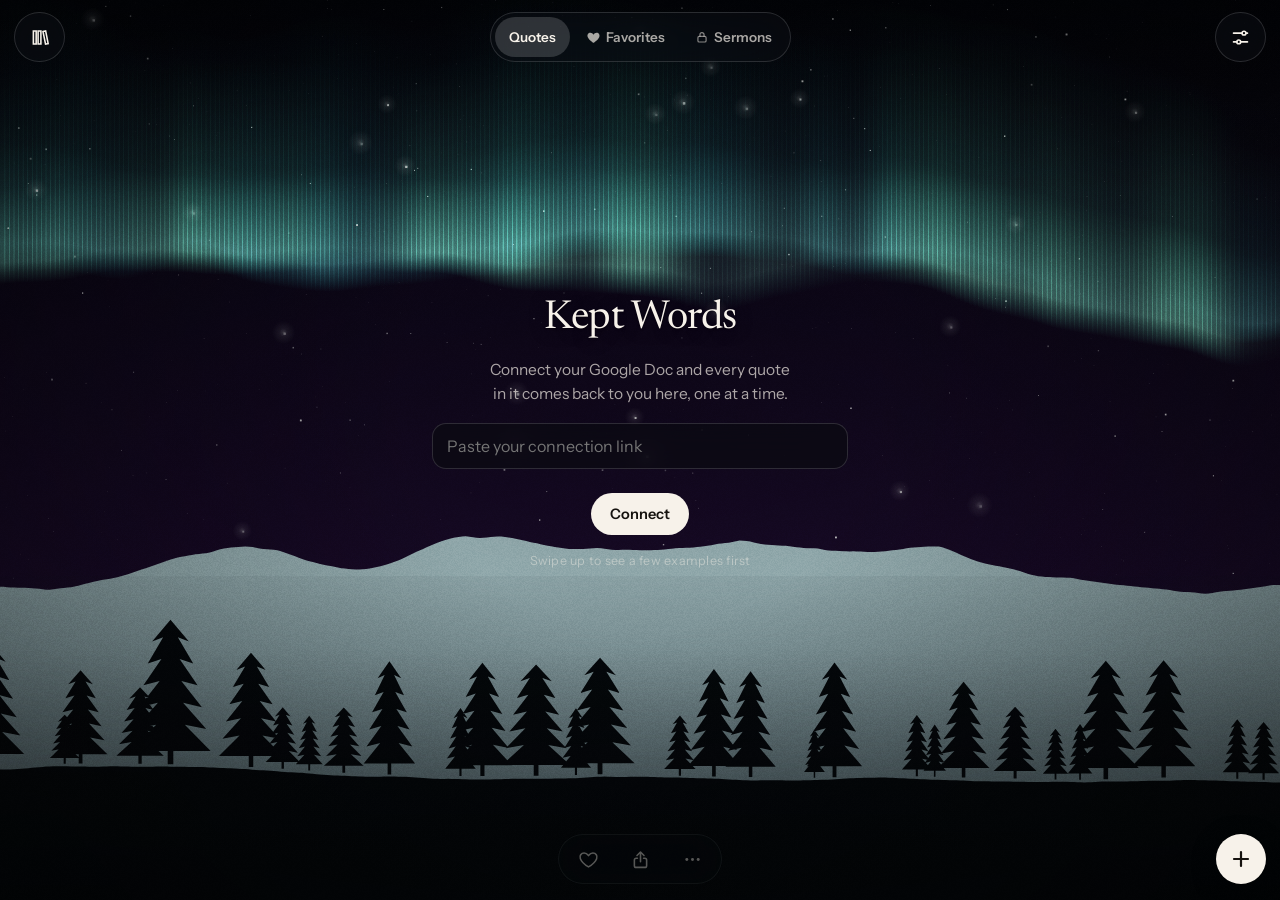
==== commit 3ca52426: "Sermons PIN is now 6 digits Co-Authored-By: Claude Opus 5.5 <noreply@anthropic.com> Claude-Session: " ====
--- a/index.html
+++ b/index.html
@@ -130,7 +130,7 @@
   </div>
   <div class="sh-body pin">
     <p class="note" id="pinNote">Enter your PIN</p>
-    <div class="pin-dots" id="pinDots" aria-hidden="true"><i></i><i></i><i></i><i></i></div>
+    <div class="pin-dots" id="pinDots" aria-hidden="true"><i></i><i></i><i></i><i></i><i></i><i></i></div>
     <div class="pin-pad" id="pinPad">
       <button data-k="1">1</button><button data-k="2">2</button><button data-k="3">3</button>
       <button data-k="4">4</button><button data-k="5">5</button><button data-k="6">6</button>
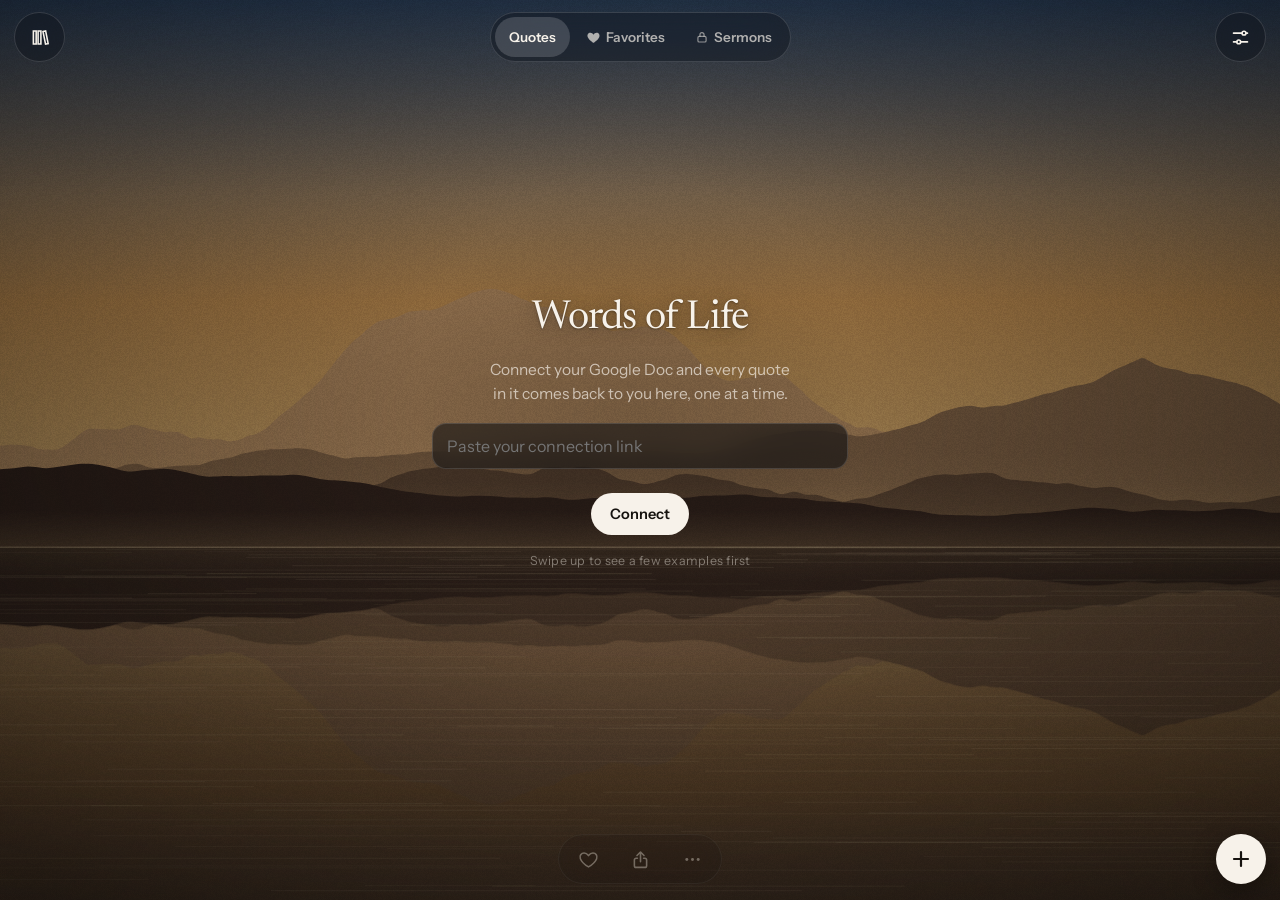
==== commit 4b15d1f8: "Rename the app to Words of Life The repository, web address, storage keys and cache names keep the o" ====
--- a/index.html
+++ b/index.html
@@ -3,13 +3,13 @@
 <head>
 <meta charset="utf-8">
 <meta name="viewport" content="width=device-width, initial-scale=1, viewport-fit=cover">
-<title>Kept Words</title>
+<title>Words of Life</title>
 <meta name="description" content="A swipeable feed of the quotes you keep.">
 <meta name="theme-color" content="#0b0c10">
 <meta name="apple-mobile-web-app-capable" content="yes">
 <meta name="mobile-web-app-capable" content="yes">
 <meta name="apple-mobile-web-app-status-bar-style" content="black-translucent">
-<meta name="apple-mobile-web-app-title" content="Kept Words">
+<meta name="apple-mobile-web-app-title" content="Words of Life">
 <link rel="apple-touch-icon" href="icons/apple-touch-icon.png">
 <link rel="icon" type="image/png" sizes="192x192" href="icons/icon-192.png">
 <link rel="manifest" href="manifest.webmanifest">
--- a/styles.css
+++ b/styles.css
@@ -29,6 +29,7 @@
    itself is drawn all the way down. --stage-h is set by app.js. */
 body {
   min-height: var(--stage-h, 100%); margin: 0;
+  touch-action: manipulation; /* quick taps (like typing the PIN) never trigger double-tap zoom */
   background: var(--night); color: var(--paper);
   font-family: var(--f-sans); font-size: 15px;
   -webkit-font-smoothing: antialiased; -webkit-tap-highlight-color: transparent;
@@ -308,6 +309,8 @@
 }
 .s.scrolls .s-body { overflow-y: auto; -webkit-overflow-scrolling: touch; overscroll-behavior-y: auto;
   -webkit-mask-image: linear-gradient(#000 88%, transparent); mask-image: linear-gradient(#000 88%, transparent); padding-bottom: 1.5em; }
+/* once a long sermon is scrolled to its end, the fade goes away so the last lines read clearly */
+.s.scrolls.at-end .s-body { -webkit-mask-image: none; mask-image: none; }
 
 /* ---------- PIN ---------- */
 .pin { align-items: center; text-align: center; }
@@ -320,6 +323,7 @@
 .pin-pad button {
   width: 72px; height: 72px; border-radius: 50%; border: 0; background: var(--sheet-2); color: var(--paper);
   font: 500 28px/1 var(--f-sans); cursor: pointer; font-variant-numeric: tabular-nums;
+  touch-action: manipulation; -webkit-user-select: none; user-select: none;
 }
 .pin-pad button:active { background: rgba(255, 255, 255, .18); }
 .pin-pad button[data-k="del"] { background: transparent; font-size: 22px; }
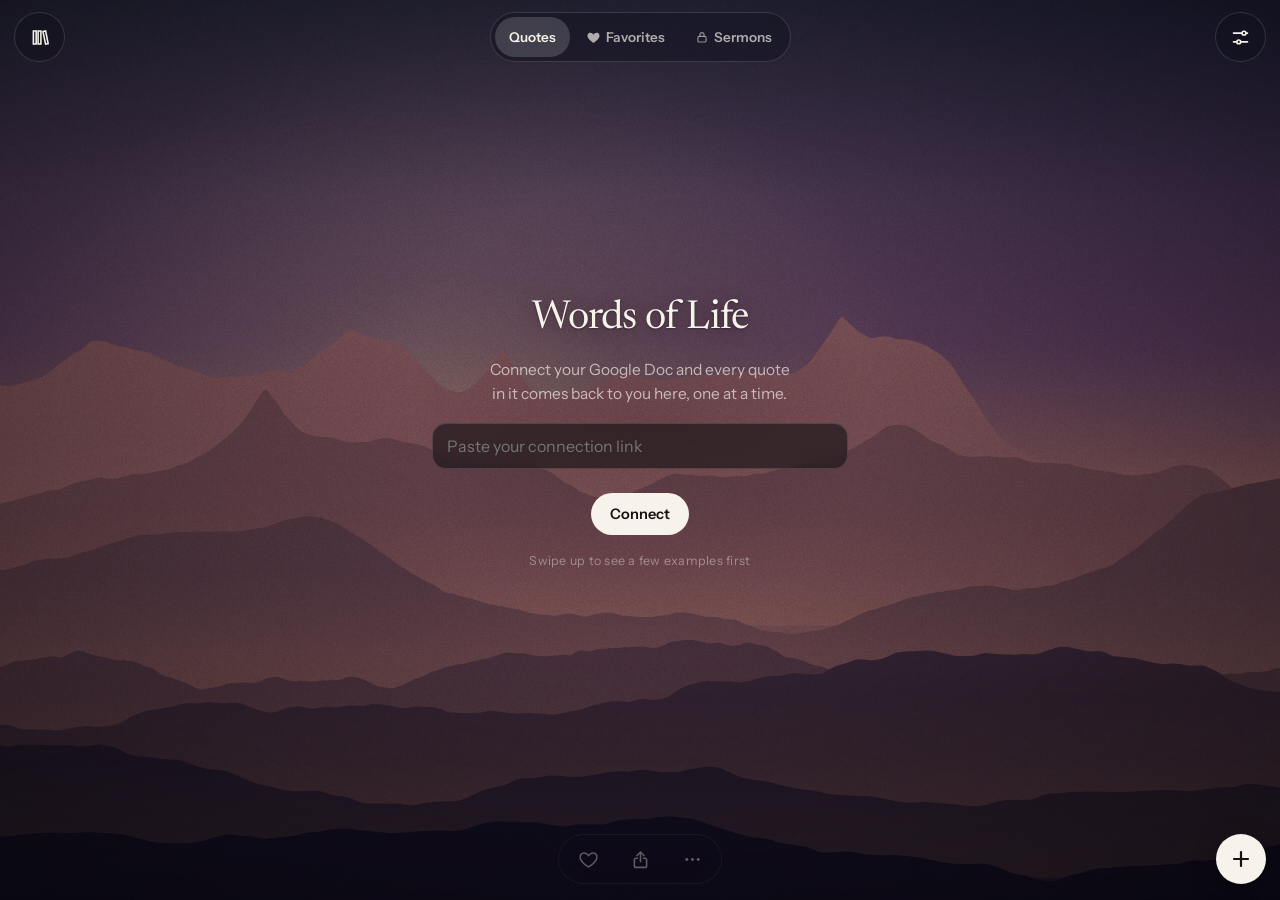
==== commit 171cdfd1: "Each tab keeps its place; swipes follow your finger; no online photos - Quotes, Favorites and Sermon" ====
--- a/index.html
+++ b/index.html
@@ -205,7 +205,6 @@
         <button data-bg="mix" aria-pressed="false">Mix</button>
         <button data-bg="photos" aria-pressed="false">Photos</button>
       </div>
-      <label class="check"><input type="checkbox" id="f-online"> Include online nature photos</label>
       <p class="note" id="bgNote"></p>
     </div>
     <div class="field"><span>Your photos</span>
--- a/styles.css
+++ b/styles.css
@@ -39,6 +39,9 @@
 
 /* ---------- Feed ---------- */
 #stage { position: absolute; top: 0; left: 0; right: 0; height: var(--stage-h, 100%); overflow: hidden; }
+/* the three tab feeds sit side by side on a track that slides sideways */
+#track { position: absolute; top: 0; left: 0; height: 100%; width: 300%; will-change: transform; }
+#track > .feed { right: auto; left: calc(var(--i) * 100% / 3); width: calc(100% / 3); }
 .feed {
   position: absolute; top: 0; left: 0; right: 0; bottom: 0; overflow-y: auto; overflow-x: hidden;
   scroll-snap-type: y mandatory; overscroll-behavior-y: contain;
@@ -183,6 +186,7 @@
   display: none; flex-direction: column;
 }
 dialog.sheet[open] { display: flex; animation: up .28s cubic-bezier(.2,.8,.2,1) both; }
+dialog.sheet:focus { outline: none; }
 @keyframes up { from { transform: translateY(40px); opacity: .4; } to { transform: none; opacity: 1; } }
 #sheetScrim { position: absolute; inset: 0; z-index: 15; background: rgba(0,0,0,.55); -webkit-backdrop-filter: blur(3px); backdrop-filter: blur(3px); touch-action: none; }
 .sh-head {
@@ -298,7 +302,7 @@
 body.bare .card.sermon .s { top: calc(env(safe-area-inset-top, 0px) + 18px); bottom: calc(env(safe-area-inset-bottom, 0px) + 18px); }
 .s-title { margin: 0; font-family: var(--f-serif); font-weight: 500; font-size: 1.6em; line-height: 1.12; letter-spacing: -.01em; text-wrap: balance; color: #22160a; text-align: center; }
 .s-body {
-  flex: 1; min-height: 0; overflow: hidden; display: flex; flex-direction: column; gap: .42em;
+  flex: 1; min-height: 0; overflow-x: hidden; overflow-y: auto; overscroll-behavior-y: auto; display: flex; flex-direction: column; gap: .42em;
   border-top: 1px solid rgba(70, 45, 20, .28); padding-top: .75em;
 }
 .s-line { margin: 0; line-height: 1.38; color: #2b1d10; overflow-wrap: anywhere; font-family: var(--f-serif); font-size: 1.04em; }
